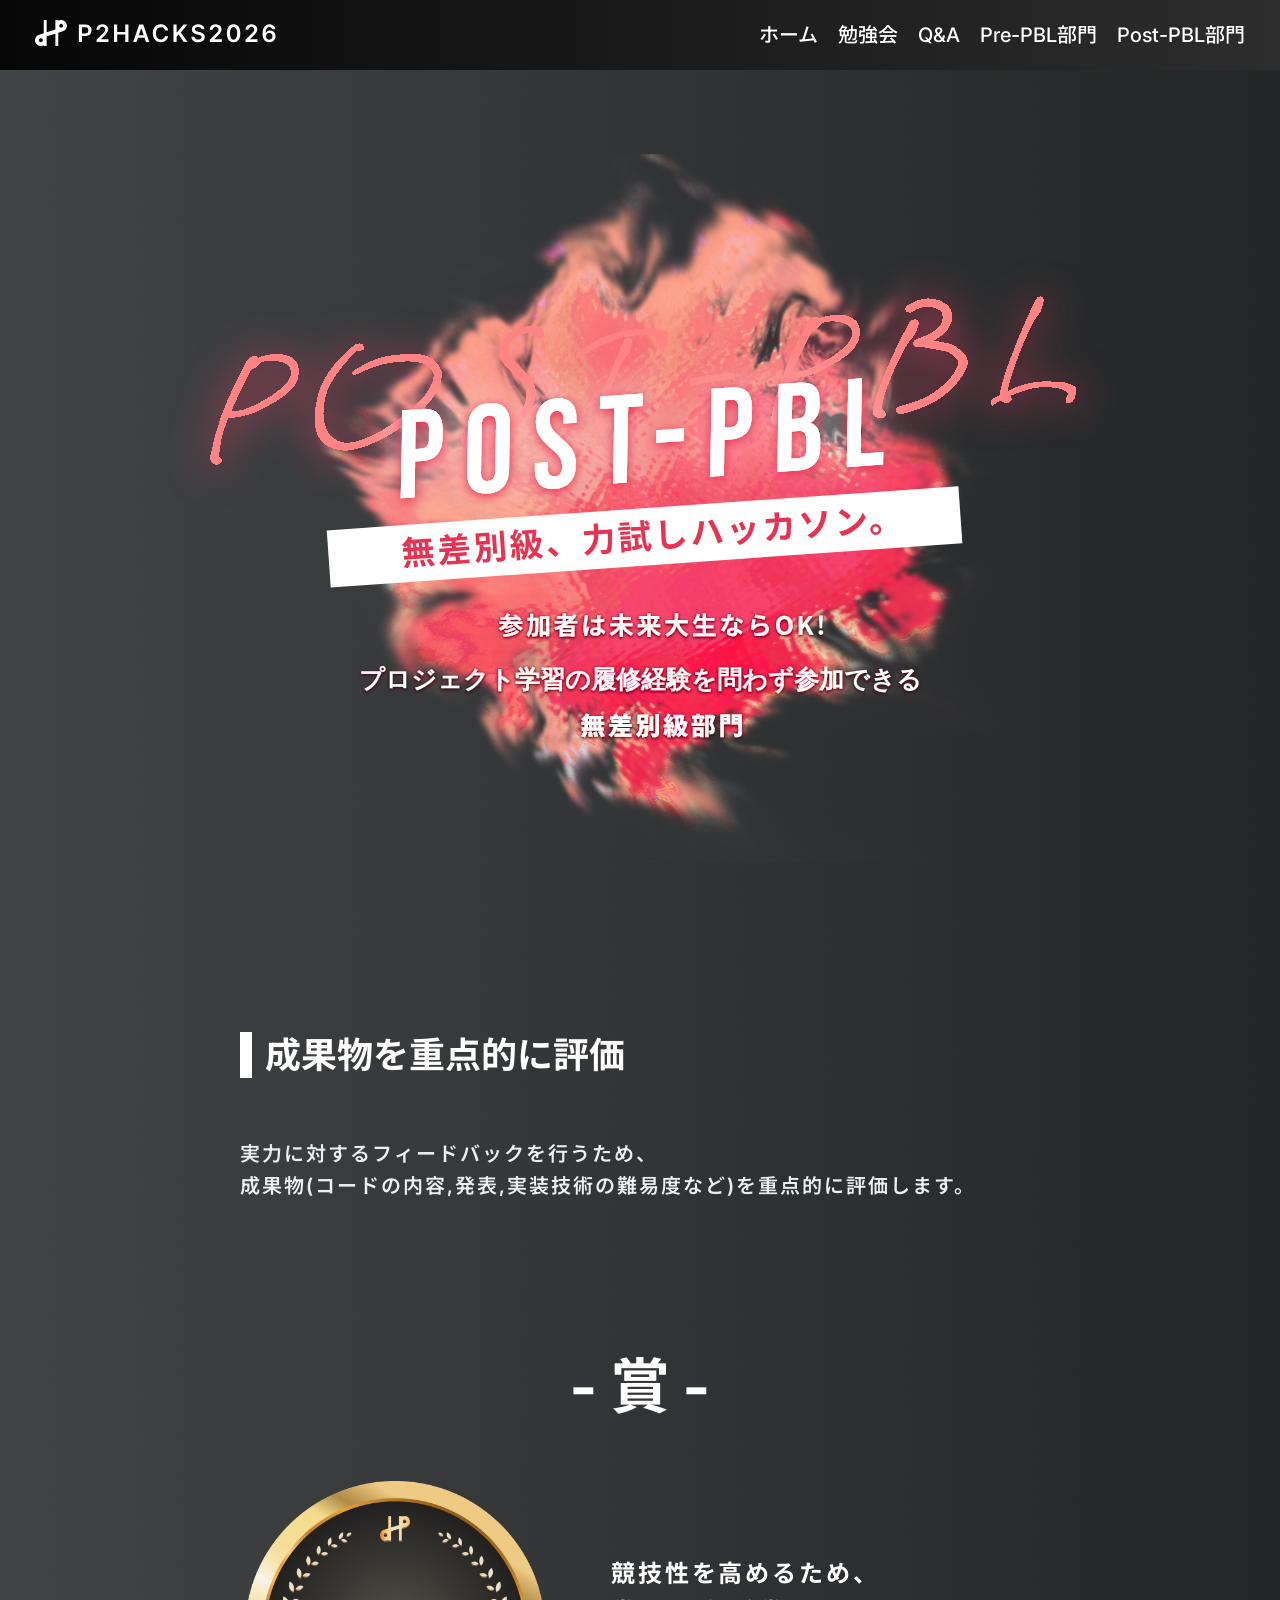
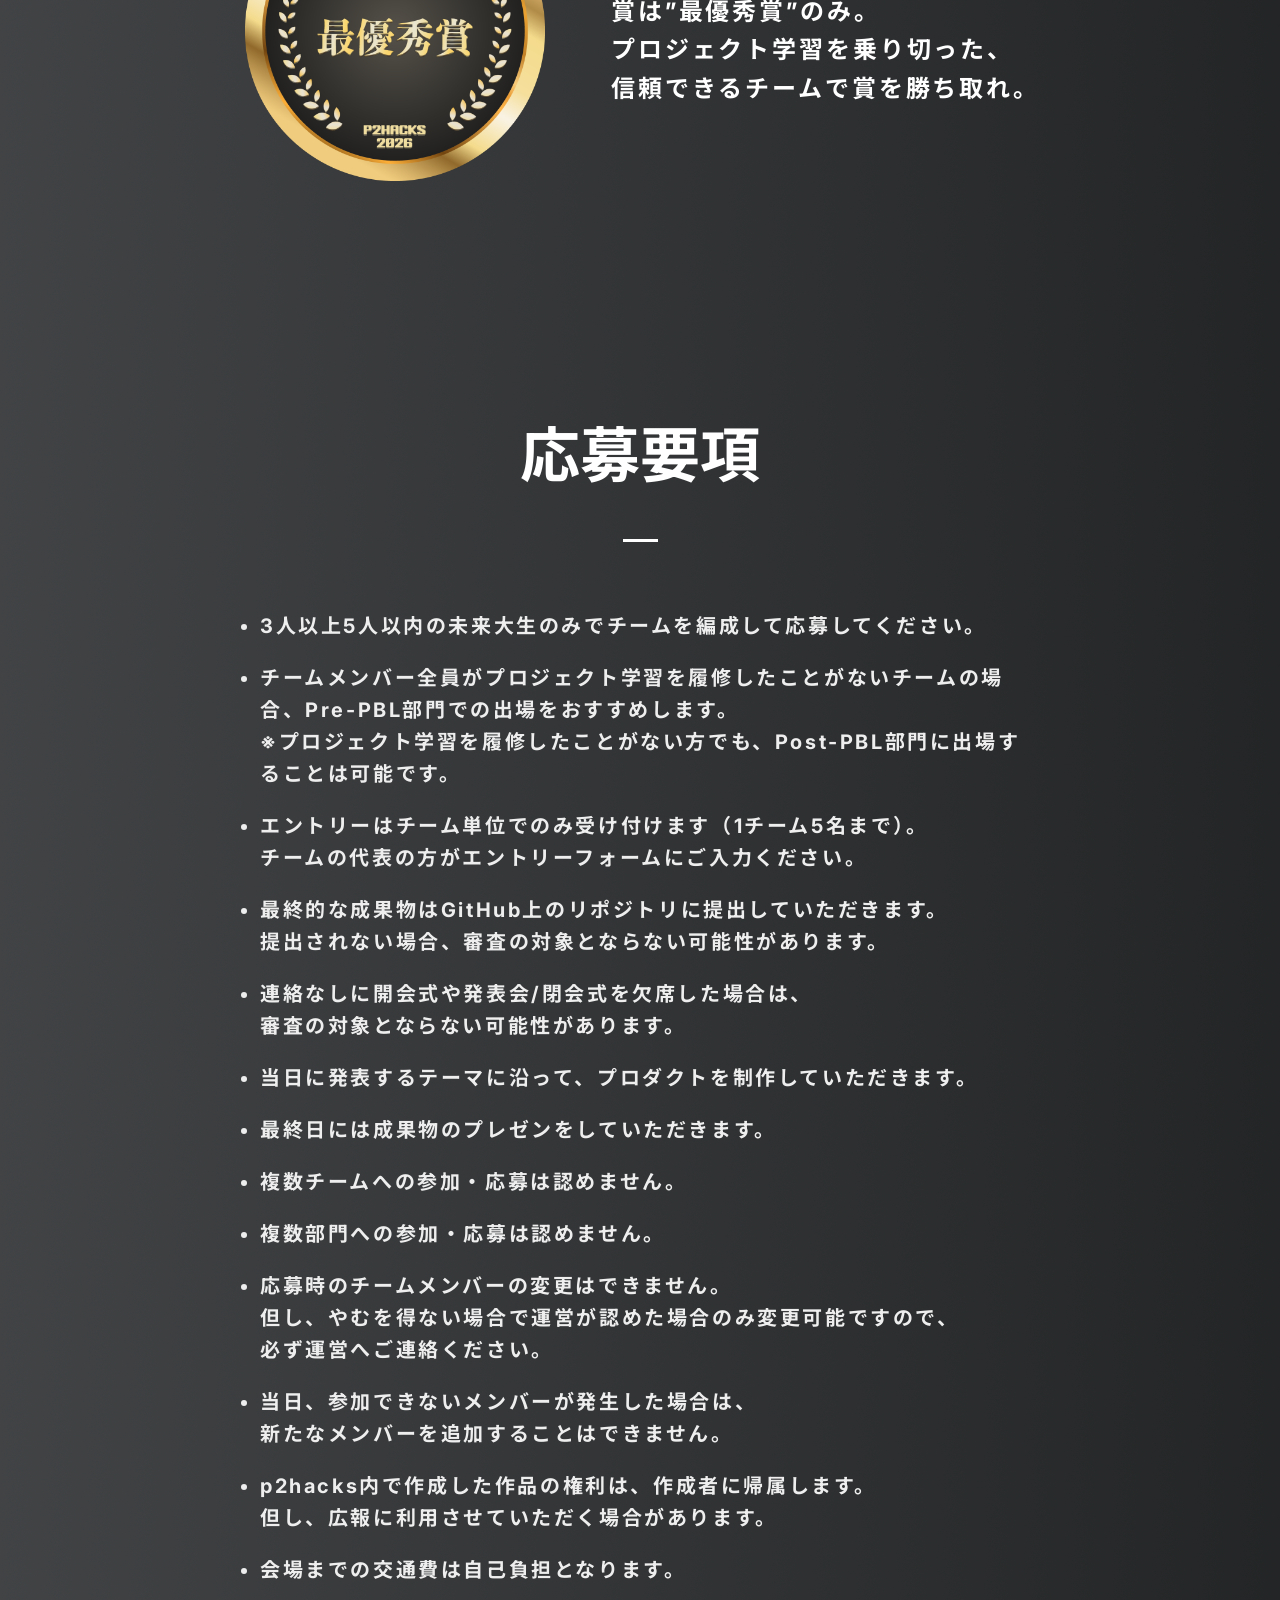
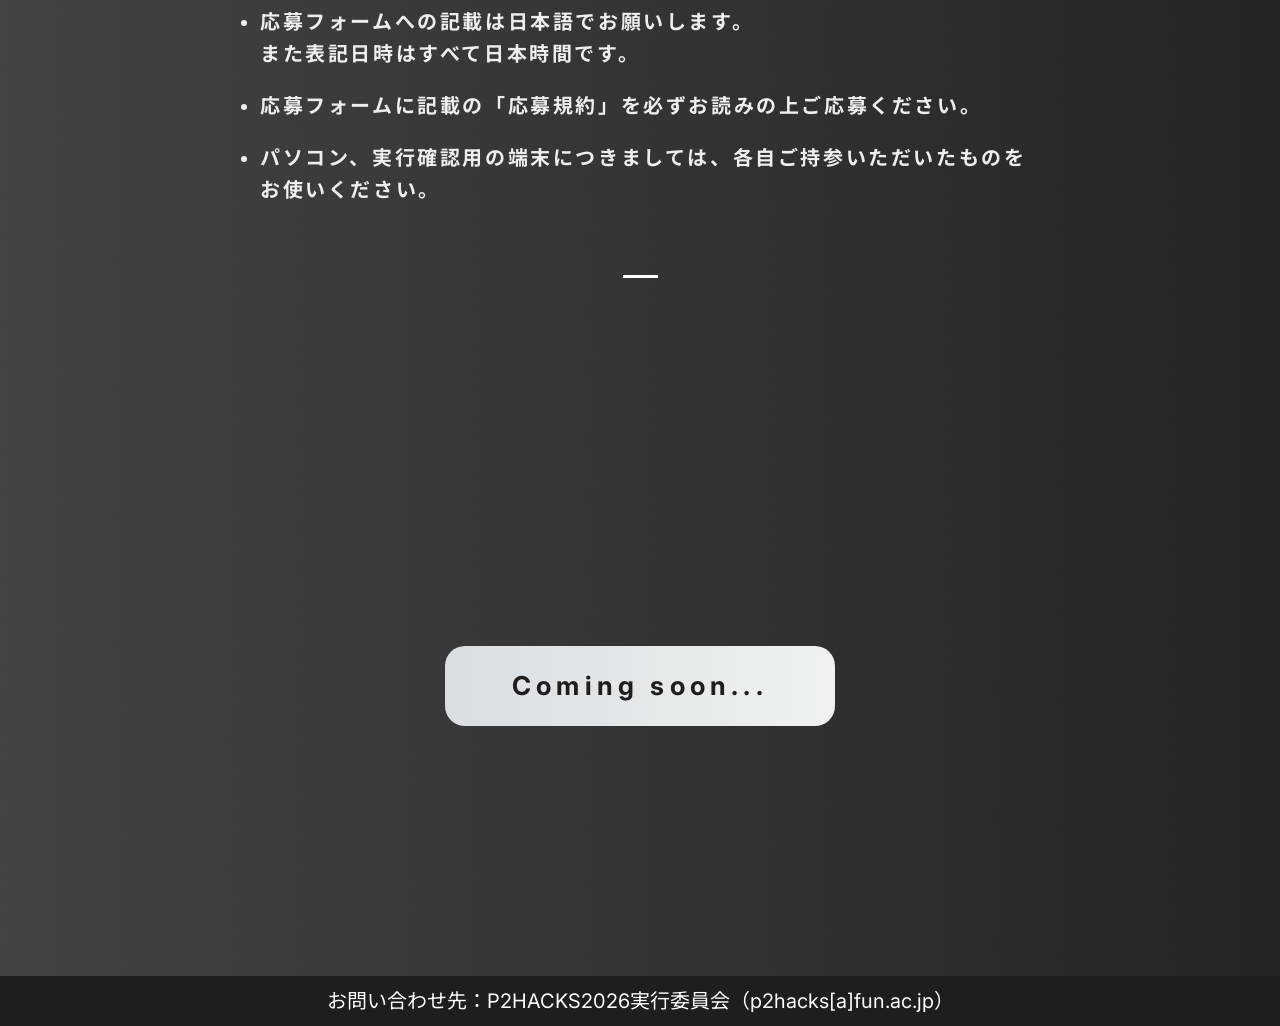
==== postpbl/index.html @ 90d9169c "Sync" ====
<!DOCTYPE html><html lang="ja"> <head><meta charset="UTF-8"><meta name="viewport" content="width=device-width, initial-scale=1.0"><title>Post-PBL 部門 - P2HACKS2026</title><link rel="preconnect" href="https://fonts.googleapis.com"><link rel="preconnect" href="https://fonts.gstatic.com" crossorigin><link href="https://fonts.googleapis.com/css2?family=Inter:ital,opsz,wght@0,14..32,100..900;1,14..32,100..900&family=Noto+Sans+JP:wght@100..900&family=Noto+Sans:ital,wght@0,100..900;1,100..900&display=swap" rel="stylesheet"><link rel="icon" href="/favicon.ico"><!-- <ViewTransitions /> --><link rel="stylesheet" href="/astroassets/index.DAKA0esa.css">
<style>.ButtonA[data-astro-cid-ih765fsr]{position:relative;width:240px;height:50px;text-align:center;border-radius:10px;background:var( --button-a-background-override, linear-gradient(90deg, #232526 0%, #414345 100%) );padding:5px;border:none;outline:none;color:var(--color-inv-text);transition:color .18s;font-size:1.3em;font-weight:700;letter-spacing:.2em;z-index:0;@media screen and (min-width: 590px){width:390px;height:80px;border-radius:20px}@media (prefers-reduced-motion: reduce){color:var(--color-inv-text)}}.ButtonA[data-astro-cid-ih765fsr].enabled{cursor:pointer}.ButtonA[data-astro-cid-ih765fsr].enabled:hover{color:var(--color-text)}.cutin-clip[data-astro-cid-ih765fsr]{position:absolute;inset:0;border:solid 5px transparent;overflow:hidden;border-radius:10px;@media screen and (min-width: 590px){border-radius:20px}}.cutin-clip[data-astro-cid-ih765fsr]:before{content:"";position:absolute;width:110%;aspect-ratio:1;top:50%;left:50%;color:var(--color-text);background:var(--color-background);border-radius:999px;transform:translate(-50%,-50%) scale(0);opacity:0;transition:transform .18s,opacity .18s;z-index:-1;@media (prefers-reduced-motion: reduce){display:none}}.ButtonA[data-astro-cid-ih765fsr].enabled:hover .cutin-clip[data-astro-cid-ih765fsr]:before{transform:translate(-50%,-50%) scale(1);opacity:1}.cutin[data-astro-cid-ih765fsr]{position:absolute;display:flex;inset:0;justify-content:center;align-items:center;color:var(--color-inv-text);background-color:var(--color-inv-background);border:solid 5px var(--color-inv-text);border-radius:20px}.global_RichText{color:var(--color-text-alt);font-weight:700;letter-spacing:.13em;line-height:160%}.global_RichText a{text-decoration:underline}.global_RichText h3{font-size:1.3em;letter-spacing:.1em;line-height:160%}.global_RichText h4{letter-spacing:.13em;line-height:160%}.global_RichText p{margin-bottom:.75em;line-height:160%}.global_RichText ul{margin-bottom:.75em;padding-left:1em;line-height:160%;letter-spacing:.13em}.global_RichText ul li{list-style-type:disc}.global_RichText ol{margin-bottom:.75em;padding-left:1em;line-height:160%;letter-spacing:.13em}.global_RichText li{margin-bottom:1em}.global_RichText .plain{color:var(--color-text-alt);font-size:1rem;font-weight:600;line-height:160%;letter-spacing:.1rem}
.LayeredImage[data-astro-cid-kmmtmdi4]{position:relative;overflow:hidden}.layer[data-astro-cid-kmmtmdi4]{display:block;position:absolute;top:0;left:0;width:100%;height:100%}.SmallLineSpacer[data-astro-cid-742ofymo]{position:relative;height:5em}.SmallLineSpacer[data-astro-cid-742ofymo]:before{position:absolute;content:"";display:block;width:35px;height:3px;background-color:var(--color-text);margin:0 auto;top:calc(50% - 1.5px);left:calc(50% - 17.5px)}
.SectionParagraph[data-astro-cid-y54r4ufh]{margin:30px 0 0;color:var(--color-text-alt);font-weight:600;line-height:160%;letter-spacing:.1em;padding:0;@media screen and (min-width: 590px){margin:60px 0 0}}.SectionTitle[data-astro-cid-azbpcp4f]{display:inline-block;color:var(--color-text);font-size:2em;font-style:normal;font-weight:900;line-height:1.3em;width:100%}.inner[data-astro-cid-azbpcp4f]{padding-left:.35em;border-left:var(--color-text) solid .35em}
.TrimLineFader[data-astro-cid-slod673q]{display:inline-block;position:relative}.TrimLineFader[data-astro-cid-slod673q].block{display:block}.inner[data-astro-cid-slod673q]{display:inline-block;visibility:hidden;transition:visibility step-end .25s;@media (prefers-reduced-motion: reduce){visibility:visible}}.TrimLineFader[data-astro-cid-slod673q].block .inner[data-astro-cid-slod673q]{display:block}.TrimLineFader[data-astro-cid-slod673q]:before{position:absolute;background-color:var(--color-text);inset:0;opacity:0;content:" "}.TrimLineFader[data-astro-cid-slod673q].is-visible .inner[data-astro-cid-slod673q]{visibility:visible}.TrimLineFader[data-astro-cid-slod673q].is-visible:before{animation:FadingCover ease-in-out .5s forwards;@media (prefers-reduced-motion: reduce){animation:none;opacity:0}}@keyframes FadingCover{0%{transform:scaleX(0);transform-origin:0 0;opacity:0}49%{transform:scaleX(1);transform-origin:0 0;opacity:1}50%{transform:scaleX(1);transform-origin:100% 100%;opacity:1}99%{transform:scaleX(0);transform-origin:100% 100%;opacity:0}to{transform:scaleX(0);transform-origin:100% 100%;opacity:0}}
body{background:linear-gradient(90deg,#414345,#232526);background-image:url(/post-pbl-background.png);background-size:100% auto;background-repeat:y}.GroupHero[data-astro-cid-ziennal7]{width:100%;height:auto;margin:auto;max-width:1224px;aspect-ratio:1224 / 964}.InvertColor[data-astro-cid-ziennal7]{--color-text: #fff;--color-text-alt: #eee;--color-background: #1e1e1e;--color-inv-text: #1e1e1e;--color-inv-background: #fff;--button-a-background-override: linear-gradient( 90deg, #d9dee3 0%, #eef2f3 100% );color:var(--color-text)}.evaluation[data-astro-cid-ziennal7] h2[data-astro-cid-ziennal7] .SectionTitle{font-weight:700;@media screen and (min-width: 1025px){font-size:36px}}.award[data-astro-cid-ziennal7]{width:min(300px,100%);height:auto}
</style><script type="module" src="/astroassets/hoisted.B7hGH2Tz.js"></script></head> <body> <!-- You found yet another hidden text by web administrator! --> <!-- Sorry for lacking of fancy ascii art. I don't want to waste your bandwidth too much ;) --> <header class="Header" data-astro-cid-3ef6ksr2> <a href="/" data-astro-cid-3ef6ksr2> <img src="/astroassets/logo-full.DOcCIg4U_1nrVyT.svg" class="logo" alt="P2HACKS2026" loading="eager" data-astro-cid-3ef6ksr2 width="242" height="36" decoding="async"> </a> <div style="flex: 1 1;" data-astro-cid-3ef6ksr2></div> <button class="sp-menu-button" aria-label="メニュー" aria-expanded="false" aria-controls="sp-menu" data-astro-cid-3ef6ksr2> <img src="/astroassets/menu.6G0GigwO_1Tq0Xw.svg" alt="Open menu" loading="eager" data-astro-cid-3ef6ksr2 width="24" height="24" decoding="async"> </button> <div class="tbpc-menu" data-astro-cid-3ef6ksr2> <a href="/" data-astro-cid-3ef6ksr2>ホーム</a> <a href="/seminner" data-astro-cid-3ef6ksr2>勉強会</a> <a href="/qa" data-astro-cid-3ef6ksr2>Q&A</a> <a href="/prepbl" data-astro-cid-3ef6ksr2>Pre-PBL部門</a> <a href="/postpbl" data-astro-cid-3ef6ksr2>Post-PBL部門</a> </div> <div class="sp-menu" id="sp-menu" data-sp-menu data-astro-cid-3ef6ksr2> <nav class="sp-menu-nav" data-astro-cid-3ef6ksr2> <ul data-astro-cid-3ef6ksr2> <li data-astro-cid-3ef6ksr2><a href="/" data-astro-cid-3ef6ksr2>ホーム</a></li> <li data-astro-cid-3ef6ksr2><a href="/seminner" data-astro-cid-3ef6ksr2>勉強会</a></li> <li data-astro-cid-3ef6ksr2><a href="/qa" data-astro-cid-3ef6ksr2>Q&A</a></li> <li data-astro-cid-3ef6ksr2><a href="/prepbl" data-astro-cid-3ef6ksr2>Pre-PBL部門</a></li> <li data-astro-cid-3ef6ksr2><a href="/postpbl" data-astro-cid-3ef6ksr2>Post-PBL部門</a></li> </ul> </nav> </div> </header>   <div style="min-height: 100vh">  <style>
  #TopLevelLoaderPlaceHolder {
    display: none;
  }

  .TopLevelLoader-activated {
    display: block !important;
    position: fixed;
    top: 0;
    left: 0;
    right: 0;
    bottom: 0;
    z-index: 999;
    opacity: 1;
    background-color: #fff;
    touch-action: none;
    pointer-events: none;
    transition: opacity 0.3s;
  }

  #TopLevelLoaderPlaceHolder .TopLevelLoader__icon {
    visibility: hidden;
  }

  .TopLevelLoader-loading .TopLevelLoader__icon {
    /* TODO: Show logo */
    visibility: visible !important;
  }

  .TopLevelLoader-loaded {
    background-color: #fff;
    touch-action: none;
    pointer-events: none;
    opacity: 0;
  }

  .TopLevelLoader__icon {
    position: absolute;
    top: 50%;
    left: 50%;
    transform: translate(-50%, -50%);
    width: 100px;
    height: 100px;
  }
</style><div id="TopLevelLoaderPlaceHolder" aria-hidden="true"> <img class="TopLevelLoader__icon" src="/loader.gif" fetchpriority="high"> </div> <script>
  (async () => {
    const loaderDiv = document.getElementById("TopLevelLoaderPlaceHolder");
    const wait = (ms) => new Promise((resolve) => setTimeout(resolve, ms));

    let loaded = false;

    window.addEventListener("load", () => {
      loaded = true;
    });

    const waitLoad = () =>
      new Promise((resolve) => window.addEventListener("load", resolve));

    loaderDiv.classList.add("TopLevelLoader-activated");

    await wait(500);

    if (!loaded) {
      loaderDiv.classList.add("TopLevelLoader-loading");

      await Promise.race([wait(5000), waitLoad()]);
    }

    loaderDiv.classList.add("TopLevelLoader-loaded");

    await wait(3000);

    loaderDiv.remove();
  })();
</script> <div class="Container" data-astro-cid-d6puh33w> <div class="inner is-fullwidth" data-astro-cid-d6puh33w>  <div class="LayeredImage GroupHero" data-astro-cid-ziennal7 data-astro-cid-kmmtmdi4> <img src="/post-title.svg" alt="POST-PBL プロジェクト学習の履修経験を問わず参加できる無差別級部門" class="layer" data-astro-cid-kmmtmdi4>  </div>   </div> </div>  <div style="height: 1em;"></div> <div class="Article" data-astro-cid-q7kxohas>  <div class="InvertColor" data-astro-cid-ziennal7> <div class="Container" data-astro-cid-d6puh33w> <div class="inner" data-astro-cid-d6puh33w>  <section class="evaluation" data-astro-cid-ziennal7> <h2 data-astro-cid-ziennal7> <div class="TrimLineFader" data-fader data-astro-cid-slod673q> <div class="inner" data-astro-cid-slod673q>  <div class="SectionTitle" data-astro-cid-azbpcp4f> <div class="inner" data-astro-cid-azbpcp4f>  成果物を重点的に評価  </div> </div>  </div> </div>    </h2> <p data-astro-cid-ziennal7> <div class="SectionParagraph" data-astro-cid-y54r4ufh> 
実力に対するフィードバックを行うため、<br class="PcBr" data-astro-cid-5ppyrame> 
成果物(コードの内容,発表,実装技術の難易度など)を重点的に評価します。
 </div>  </p> </section> <div style="height: 7.5em;"></div> <section data-astro-cid-ziennal7> <h2 style="text-align: center; font-size: 3em;" data-astro-cid-ziennal7>- 賞 -</h2> </section> <div style="height: 3em;"></div> <div style="display: flex; justify-content: center; align-items: center; gap: 3em; flex-wrap: wrap;" data-astro-cid-ziennal7> <img class="award" style="display: block; margin: auto;" src="/award-first.png" width="220px" height="220px" alt="" data-astro-cid-ziennal7> <div style="color: #FFF; font-size: 1.2em; font-style: normal; font-weight: 700; line-height: 160%; letter-spacing: 0.12em;" data-astro-cid-ziennal7>
競技性を高めるため、<br class="PcBr" data-astro-cid-5ppyrame> 
賞は”最優秀賞”のみ。<br class="PcBr" data-astro-cid-5ppyrame> 
プロジェクト学習を乗り切った、<br class="PcBr" data-astro-cid-5ppyrame> 
信頼できるチームで賞を勝ち取れ。
</div> </div>  </div> </div>  <div style="height: 12em;"></div> <section data-astro-cid-ziennal7> <h2 style="text-align: center; font-size: 3em;" data-astro-cid-ziennal7>応募要項</h2> </section> <div class="SmallLineSpacer" data-astro-cid-742ofymo></div>  <div class="Container" data-astro-cid-d6puh33w> <div class="inner" data-astro-cid-d6puh33w>  <div class="global_RichText">  <ul data-astro-cid-ziennal7> <li data-astro-cid-ziennal7>
3人以上5人以内の未来大生のみでチームを編成して応募してください。
</li> <li data-astro-cid-ziennal7>
チームメンバー全員がプロジェクト学習を履修したことがないチームの場合、Pre-PBL部門での出場をおすすめします。<br class="PcBr" data-astro-cid-5ppyrame> 
※プロジェクト学習を履修したことがない方でも、Post-PBL部門に出場することは可能です。
</li> <li data-astro-cid-ziennal7>
エントリーはチーム単位でのみ受け付けます（1チーム5名まで）。<br class="PcBr" data-astro-cid-5ppyrame> 
チームの代表の方がエントリーフォームにご入力ください。
</li> <li data-astro-cid-ziennal7>
最終的な成果物はGitHub上のリポジトリに提出していただきます。<br class="PcBr" data-astro-cid-5ppyrame> 提出されない場合、審査の対象とならない可能性があります。
</li> <li data-astro-cid-ziennal7>
連絡なしに開会式や発表会/閉会式を欠席した場合は、<br class="PcBr" data-astro-cid-5ppyrame> 審査の対象とならない可能性があります。
</li> <li data-astro-cid-ziennal7>
当日に発表するテーマに沿って、プロダクトを制作していただきます。
</li> <li data-astro-cid-ziennal7>最終日には成果物のプレゼンをしていただきます。</li> <li data-astro-cid-ziennal7>複数チームへの参加・応募は認めません。</li> <li data-astro-cid-ziennal7>複数部門への参加・応募は認めません。</li> <li data-astro-cid-ziennal7>
応募時のチームメンバーの変更はできません。 <br class="PcBr" data-astro-cid-5ppyrame> 
但し、やむを得ない場合で運営が認めた場合のみ変更可能ですので、<br class="PcBr" data-astro-cid-5ppyrame> 
必ず運営へご連絡ください。
</li> <li data-astro-cid-ziennal7>
当日、参加できないメンバーが発生した場合は、<br class="PcBr" data-astro-cid-5ppyrame> 
新たなメンバーを追加することはできません。
</li> <li data-astro-cid-ziennal7>
p2hacks内で作成した作品の権利は、作成者に帰属します。<br class="PcBr" data-astro-cid-5ppyrame> 
但し、広報に利用させていただく場合があります。
</li> <li data-astro-cid-ziennal7>会場までの交通費は自己負担となります。</li> <li data-astro-cid-ziennal7>
応募フォームへの記載は日本語でお願いします。<br class="PcBr" data-astro-cid-5ppyrame> また表記日時はすべて日本時間です。
</li> <li data-astro-cid-ziennal7>
応募フォームに記載の「応募規約」を必ずお読みの上ご応募ください。
</li> <li data-astro-cid-ziennal7>
パソコン、実行確認用の端末につきましては、各自ご持参いただいたものをお使いください。
</li> </ul>  </div>  <div class="SmallLineSpacer" data-astro-cid-742ofymo></div>  <div style="height: 16em;"></div> <div style="text-align: center" data-astro-cid-ziennal7> <a data-astro-cid-ziennal7> <button class="ButtonA" disabled data-astro-cid-ih765fsr> <div class="cutin-clip" data-astro-cid-ih765fsr></div>  Coming soon...  </button>  </a> </div>  </div> </div>  </div>  </div>   </div> <div class="Footer" data-astro-cid-sz7xmlte>
お問い合わせ先：P2HACKS2026実行委員会（p2hacks[a]fun.ac.jp）
</div>  </body></html>
---- astroassets/index.DAKA0esa.css ----
.Article[data-astro-cid-q7kxohas]{margin:50px 0 250px;@media screen and (min-width: 590px){margin:150px 0 250px}}.Container[data-astro-cid-d6puh33w] .inner[data-astro-cid-d6puh33w]{margin:0 auto;padding:0 20px;box-sizing:border-box;max-width:100%;@media screen and (min-width: 590px){width:540px;padding:0}@media screen and (min-width: 1025px){width:800px}}.Container[data-astro-cid-d6puh33w] .inner[data-astro-cid-d6puh33w].is-large{padding:0 20px;@media screen and (min-width: 590px){width:620px}@media screen and (min-width: 1025px){width:960px}}.Container[data-astro-cid-d6puh33w] .inner[data-astro-cid-d6puh33w].is-fullwidth{@media screen and (min-width: 590px){width:570px}@media screen and (min-width: 1025px){width:1005px}@media screen and (min-width: 1440px){width:1420px}@media screen and (min-width: 1920px){width:1900px}}.PcBr[data-astro-cid-5ppyrame]{display:none;@media screen and (min-width: 1025px){display:unset}}/*! normalize.css v8.0.1 | MIT License | github.com/necolas/normalize.css */html{line-height:1.15;-webkit-text-size-adjust:100%}body{margin:0}main{display:block}h1{font-size:2em;margin:.67em 0}hr{box-sizing:content-box;height:0;overflow:visible}pre{font-family:monospace,monospace;font-size:1em}a{background-color:transparent}abbr[title]{border-bottom:none;text-decoration:underline;text-decoration:underline dotted}b,strong{font-weight:bolder}code,kbd,samp{font-family:monospace,monospace;font-size:1em}small{font-size:80%}sub,sup{font-size:75%;line-height:0;position:relative;vertical-align:baseline}sub{bottom:-.25em}sup{top:-.5em}img{border-style:none}button,input,optgroup,select,textarea{font-family:inherit;font-size:100%;line-height:1.15;margin:0}button,input{overflow:visible}button,select{text-transform:none}button,[type=button],[type=reset],[type=submit]{-webkit-appearance:button}button::-moz-focus-inner,[type=button]::-moz-focus-inner,[type=reset]::-moz-focus-inner,[type=submit]::-moz-focus-inner{border-style:none;padding:0}button:-moz-focusring,[type=button]:-moz-focusring,[type=reset]:-moz-focusring,[type=submit]:-moz-focusring{outline:1px dotted ButtonText}fieldset{padding:.35em .75em .625em}legend{box-sizing:border-box;color:inherit;display:table;max-width:100%;padding:0;white-space:normal}progress{vertical-align:baseline}textarea{overflow:auto}[type=checkbox],[type=radio]{box-sizing:border-box;padding:0}[type=number]::-webkit-inner-spin-button,[type=number]::-webkit-outer-spin-button{height:auto}[type=search]{-webkit-appearance:textfield;outline-offset:-2px}[type=search]::-webkit-search-decoration{-webkit-appearance:none}::-webkit-file-upload-button{-webkit-appearance:button;font:inherit}details{display:block}summary{display:list-item}template{display:none}[hidden]{display:none}:root{font-family:Inter,Noto Sans JP,sans-serif;font-size:12px;box-sizing:border-box;max-width:100vw;min-width:350px;--color-text: #1e1e1e;--color-text-alt: #2a2a2a;--color-background: #fff;--color-inv-text: #fff;--color-inv-text-alt: #ccc;--color-inv-background: #1e1e1e;color:var(--color-text);@media screen and (min-width: 1025px){font-size:20px}}h1,h2,h3,h4,h5,h6,p{margin:0;font-size:inherit;font-style:inherit}ul,ol{padding:0}li{list-style-type:none}*{@media (prefers-reduced-motion: reduce){transition:none!important}}a{color:inherit;text-decoration:inherit}.Header[data-astro-cid-3ef6ksr2]{display:flex;background:linear-gradient(90deg,#060606,#2d2d2d);background-blend-mode:multiply;position:sticky;top:0;padding:0 16px;height:60px;z-index:1;align-items:center;@media screen and (min-width: 1025px){padding:0 35px;height:70px}}.logo[data-astro-cid-3ef6ksr2]{width:120px;height:24px;@media screen and (min-width: 1025px){width:242px;height:36px}}.sp-menu[data-astro-cid-3ef6ksr2]{position:fixed;top:60px;left:0;right:0;background:linear-gradient(90deg,#060606,#2d2d2d);display:none;@media screen and (min-width: 590px){display:none}}.sp-menu[data-astro-cid-3ef6ksr2] ul[data-astro-cid-3ef6ksr2]{padding:0}.sp-menu[data-astro-cid-3ef6ksr2] li[data-astro-cid-3ef6ksr2]{list-style:none}.sp-menu[data-astro-cid-3ef6ksr2] a[data-astro-cid-3ef6ksr2]{display:block;color:#fff!important;padding:10px 20px;text-decoration:none}.sp-menu[data-astro-cid-3ef6ksr2].active{@media screen and (max-width: 589px){display:block}}.sp-menu-button[data-astro-cid-3ef6ksr2]{background-color:transparent;border:none;@media screen and (min-width: 590px){display:none}}.tbpc-menu[data-astro-cid-3ef6ksr2]{display:none;@media screen and (min-width: 590px){display:flex;justify-items:flex-end;align-items:center;gap:20px}}.tbpc-menu[data-astro-cid-3ef6ksr2] a[data-astro-cid-3ef6ksr2]{position:relative;display:inline-block;color:#fff!important;text-decoration:none!important;font-weight:500;white-space:nowrap}.tbpc-menu[data-astro-cid-3ef6ksr2] a[data-astro-cid-3ef6ksr2]:after{position:absolute;content:"";display:block;height:1px;bottom:-6px;left:-4px;right:-4px;background-color:#fff;opacity:0;transition:opacity .18s;pointer-events:none}.tbpc-menu[data-astro-cid-3ef6ksr2] a[data-astro-cid-3ef6ksr2]:focus-visible:after,.tbpc-menu[data-astro-cid-3ef6ksr2] a[data-astro-cid-3ef6ksr2]:hover:after{opacity:1}.Footer[data-astro-cid-sz7xmlte]{display:flex;justify-content:center;align-items:center;height:50px;background:var(--color-text);color:#fff;text-align:center}
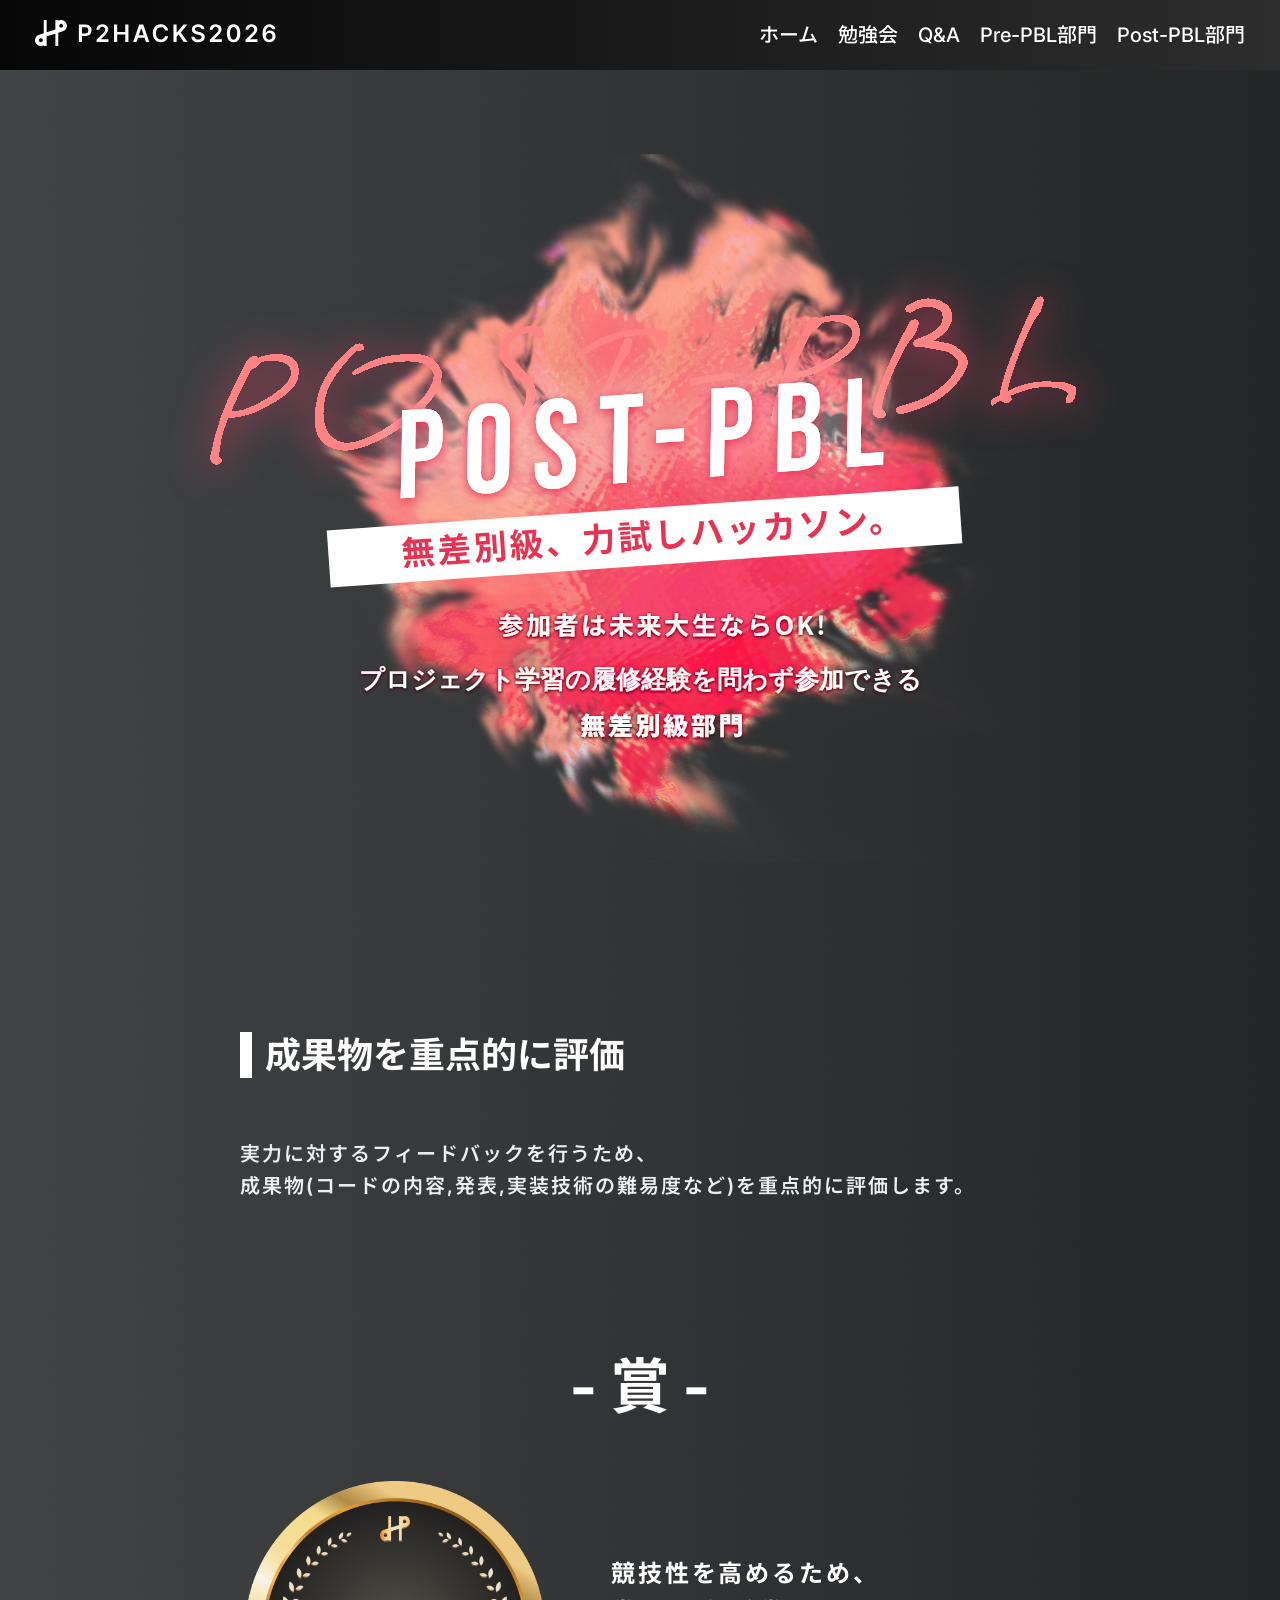
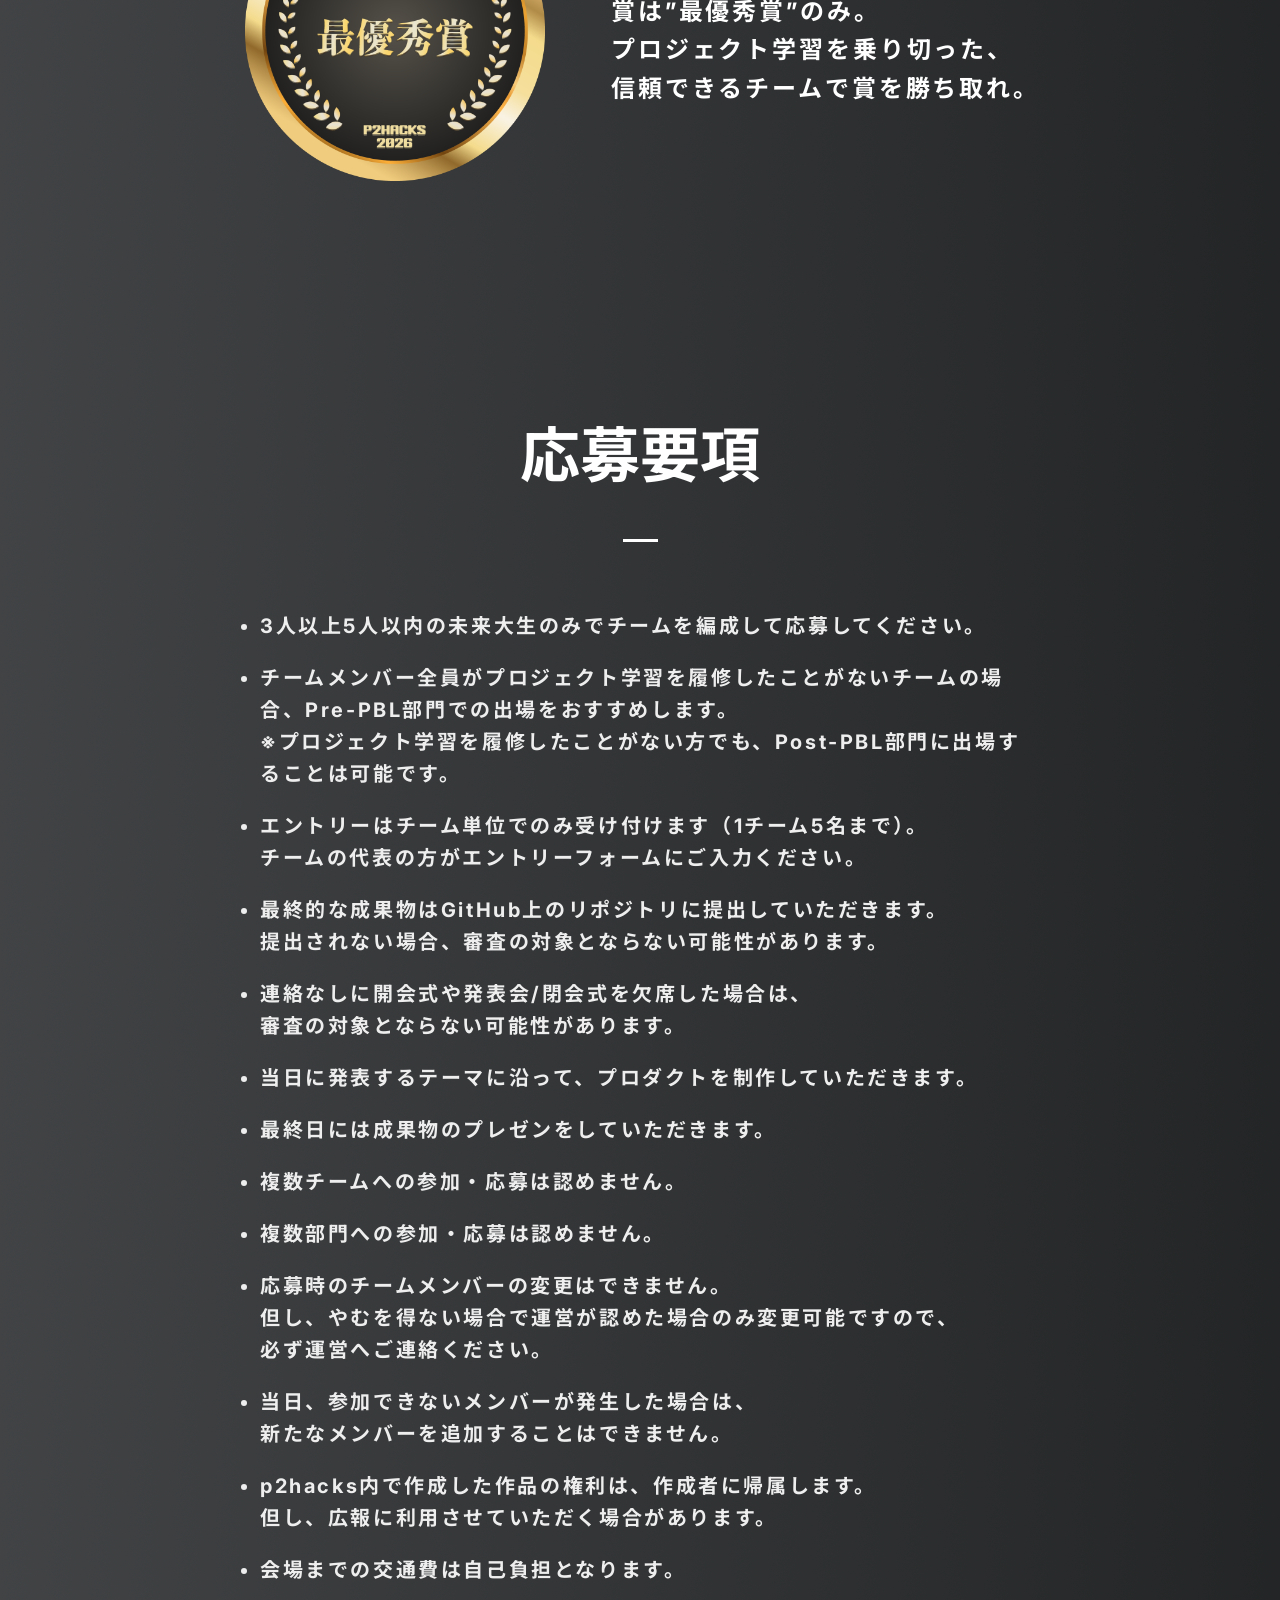
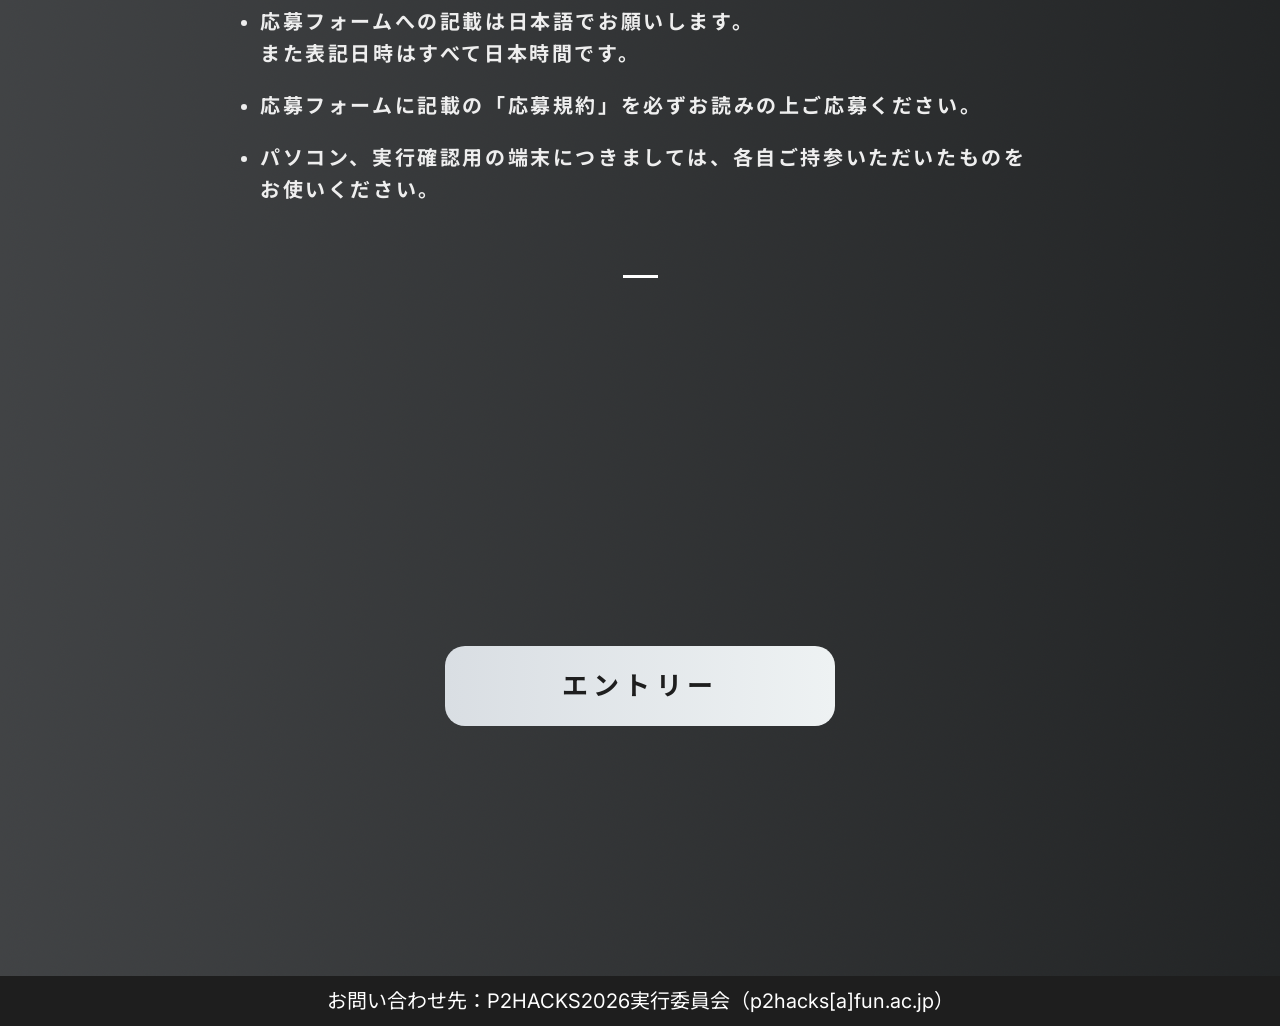
==== commit 24fdef47: "Sync" ====
--- a/postpbl/index.html
+++ b/postpbl/index.html
@@ -116,6 +116,6 @@
 応募フォームに記載の「応募規約」を必ずお読みの上ご応募ください。
 </li> <li data-astro-cid-ziennal7>
 パソコン、実行確認用の端末につきましては、各自ご持参いただいたものをお使いください。
-</li> </ul>  </div>  <div class="SmallLineSpacer" data-astro-cid-742ofymo></div>  <div style="height: 16em;"></div> <div style="text-align: center" data-astro-cid-ziennal7> <a data-astro-cid-ziennal7> <button class="ButtonA" disabled data-astro-cid-ih765fsr> <div class="cutin-clip" data-astro-cid-ih765fsr></div>  Coming soon...  </button>  </a> </div>  </div> </div>  </div>  </div>   </div> <div class="Footer" data-astro-cid-sz7xmlte>
+</li> </ul>  </div>  <div class="SmallLineSpacer" data-astro-cid-742ofymo></div>  <div style="height: 16em;"></div> <div style="text-align: center" data-astro-cid-ziennal7> <a href="https://forms.gle/CTGM8LqsJcDFWw427" data-astro-cid-ziennal7> <button class="ButtonA enabled" data-astro-cid-ih765fsr> <div class="cutin-clip" data-astro-cid-ih765fsr></div> エントリー </button>  </a> </div>  </div> </div>  </div>  </div>   </div> <div class="Footer" data-astro-cid-sz7xmlte>
 お問い合わせ先：P2HACKS2026実行委員会（p2hacks[a]fun.ac.jp）
 </div>  </body></html>  
